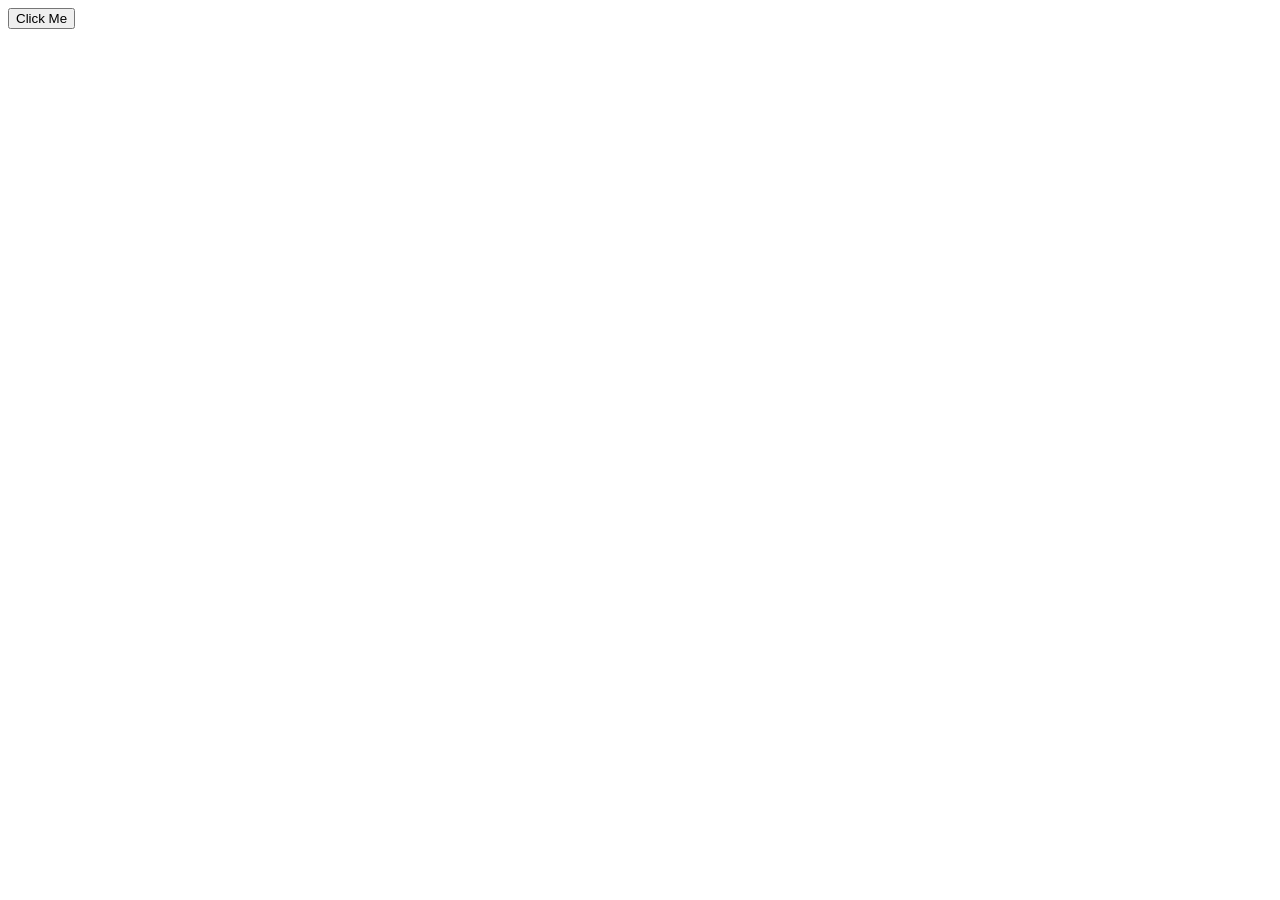
==== index.html @ 1107aec6 "JavaScript" ====
<!DOCTYPE html>
<html lang="en">
<head>
    <meta charset="UTF-8">
    <meta name="viewport" content="width=device-width, initial-scale=1.0">
    <title>Document</title>
</head>
<body>
    <button onclick="showAlert()">Click Me</button>
    <script src="app.js"></script>
</body>
</html>
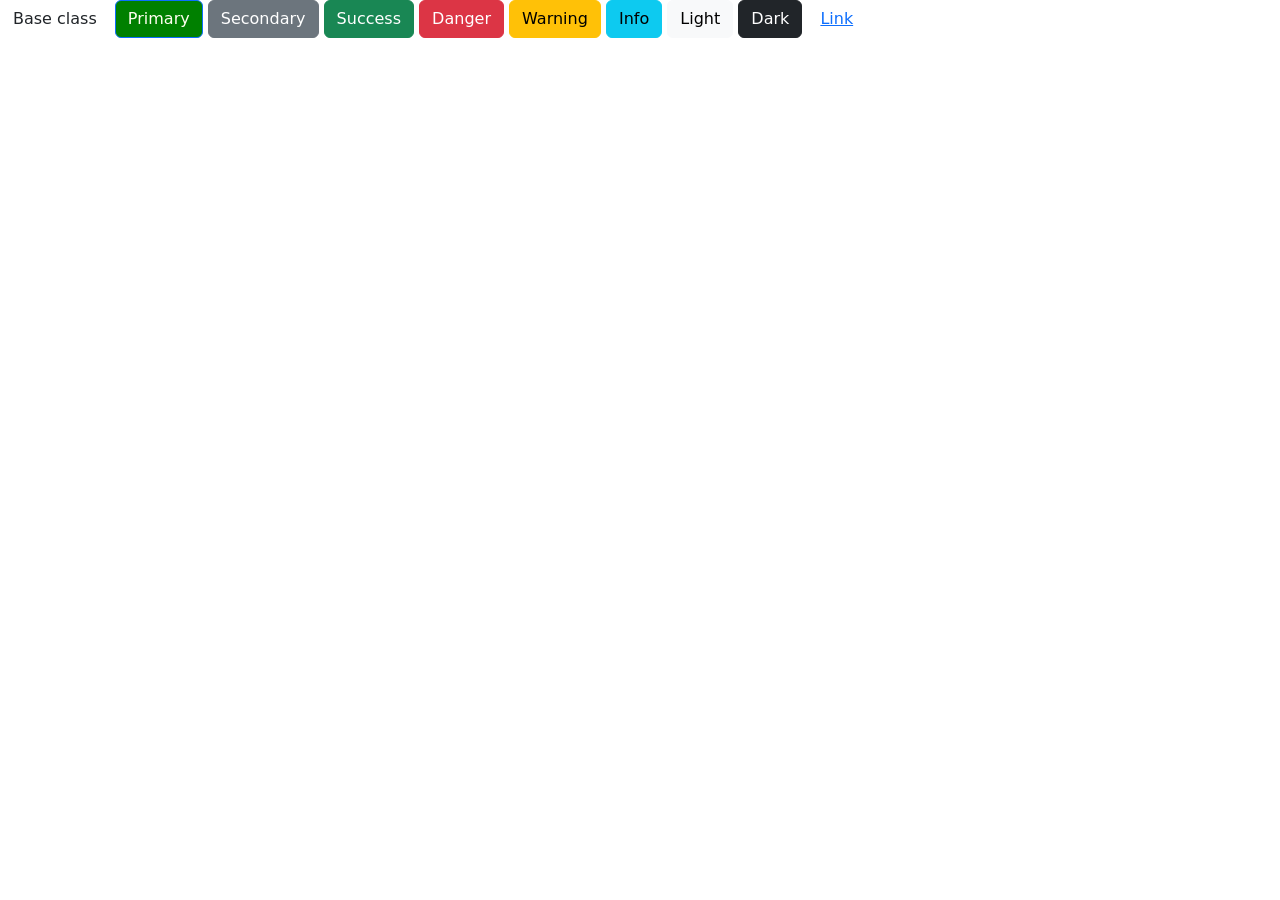
==== commit 5dacc38e: "BootStrap" ====
--- a/index.html
+++ b/index.html
@@ -4,9 +4,26 @@
     <meta charset="UTF-8">
     <meta name="viewport" content="width=device-width, initial-scale=1.0">
     <title>Document</title>
+    
+    <link href="https://cdn.jsdelivr.net/npm/bootstrap@5.3.8/dist/css/bootstrap.min.css" rel="stylesheet" integrity="sha384-sRIl4kxILFvY47J16cr9ZwB07vP4J8+LH7qKQnuqkuIAvNWLzeN8tE5YBujZqJLB" crossorigin="anonymous">
+    <style>
+        .btn-primary{
+            background-color: green;
+            color: rgb(255, 254, 240);
+        }
+    </style>
 </head>
 <body>
-    <button onclick="showAlert()">Click Me</button>
-    <script src="app.js"></script>
+<button type="button" class="btn">Base class</button>
+<button type="button" class="btn btn-primary">Primary</button>
+<button type="button" class="btn btn-secondary">Secondary</button>
+<button type="button" class="btn btn-success">Success</button>
+<button type="button" class="btn btn-danger">Danger</button>
+<button type="button" class="btn btn-warning">Warning</button>
+<button type="button" class="btn btn-info">Info</button>
+<button type="button" class="btn btn-light">Light</button>
+<button type="button" class="btn btn-dark">Dark</button>
+<button type="button" class="btn btn-link">Link</button>
+    <script src="https://cdn.jsdelivr.net/npm/bootstrap@5.3.8/dist/js/bootstrap.bundle.min.js" integrity="sha384-FKyoEForCGlyvwx9Hj09JcYn3nv7wiPVlz7YYwJrWVcXK/BmnVDxM+D2scQbITxI" crossorigin="anonymous"></script>
 </body>
 </html>
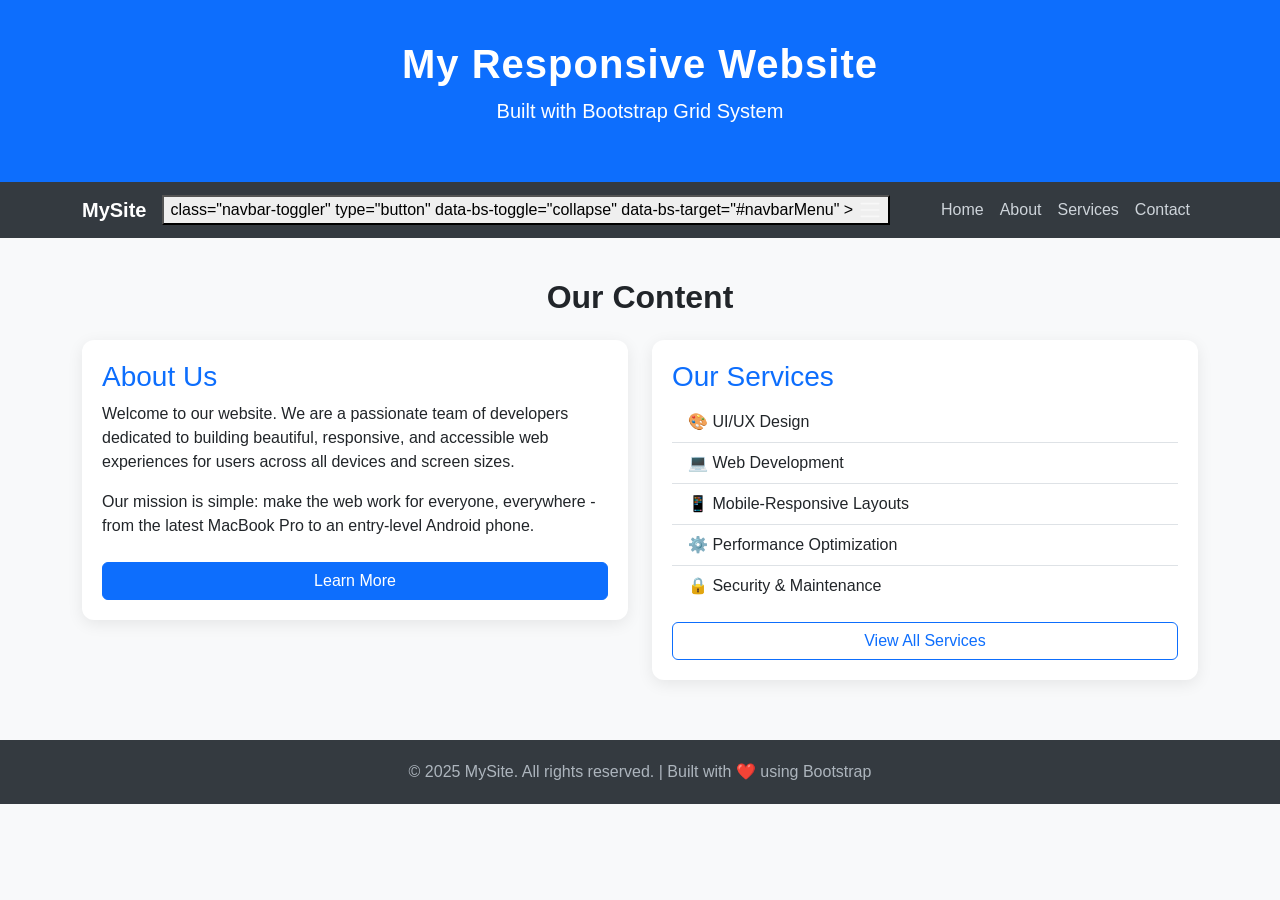
==== commit da53e53a: "exp 1" ====
--- a/index.html
+++ b/index.html
@@ -1,29 +1,134 @@
 <!DOCTYPE html>
 <html lang="en">
 <head>
-    <meta charset="UTF-8">
-    <meta name="viewport" content="width=device-width, initial-scale=1.0">
-    <title>Document</title>
-    
-    <link href="https://cdn.jsdelivr.net/npm/bootstrap@5.3.8/dist/css/bootstrap.min.css" rel="stylesheet" integrity="sha384-sRIl4kxILFvY47J16cr9ZwB07vP4J8+LH7qKQnuqkuIAvNWLzeN8tE5YBujZqJLB" crossorigin="anonymous">
-    <style>
-        .btn-primary{
-            background-color: green;
-            color: rgb(255, 254, 240);
-        }
-    </style>
+  <meta charset="UTF-8" />
+  <meta name="viewport" content="width=device-width, initial-scale=1.0"/>
+  <title>Responsive Bootstrap Page</title>
+  <link href="https://cdn.jsdelivr.net/npm/bootstrap@5.3.8/dist/css/bootstrap.min.css" rel="stylesheet" integrity="sha384-sRIl4kxILFvY47J16cr9ZwB07vP4J8+LH7qKQnuqkuIAvNWLzeN8tE5YBujZqJLB" crossorigin="anonymous">
+  <style>
+    body {
+      font-family: 'Segoe UI', sans-serif;
+      background-color: #f8f9fa;
+    }
+    header {
+      background-color: #0d6efd;
+      color: white;
+      padding: 40px 0;
+      text-align: center;
+    }
+    header h1 {
+      font-size: 2.5rem;
+      font-weight: 700;
+      letter-spacing: 1px;
+    }
+    nav {
+      background-color: #343a40;
+    }
+    nav a {
+      color: #ced4da !important;
+      font-weight: 500;
+      transition: color 0.3s ease;
+    }
+    nav a:hover {
+      color: #ffffff !important;
+    }
+    .content-section {
+      padding: 40px 0;
+    }
+    .card {
+      border: none;
+      border-radius: 12px;
+      box-shadow: 0 4px 16px rgba(0,0,0,0.08);
+      padding: 20px;
+      margin-bottom: 20px;
+    }
+    .card h3 {
+      color: #0d6efd;
+    }
+    footer {
+      background-color: #343a40;
+      color: #adb5bd;
+      text-align: center;
+      padding: 20px 0;
+    }
+  </style>
 </head>
 <body>
-<button type="button" class="btn">Base class</button>
-<button type="button" class="btn btn-primary">Primary</button>
-<button type="button" class="btn btn-secondary">Secondary</button>
-<button type="button" class="btn btn-success">Success</button>
-<button type="button" class="btn btn-danger">Danger</button>
-<button type="button" class="btn btn-warning">Warning</button>
-<button type="button" class="btn btn-info">Info</button>
-<button type="button" class="btn btn-light">Light</button>
-<button type="button" class="btn btn-dark">Dark</button>
-<button type="button" class="btn btn-link">Link</button>
-    <script src="https://cdn.jsdelivr.net/npm/bootstrap@5.3.8/dist/js/bootstrap.bundle.min.js" integrity="sha384-FKyoEForCGlyvwx9Hj09JcYn3nv7wiPVlz7YYwJrWVcXK/BmnVDxM+D2scQbITxI" crossorigin="anonymous"></script>
+  <header>
+    <div class="container">
+      <h1>My Responsive Website</h1>
+      <p class="lead">Built with Bootstrap Grid System</p>
+    </div>
+  </header>
+
+  <nav class="navbar navbar-expand-md navbar-dark">
+    <div class="container">
+      <a class="navbar-brand text-white fw-bold" href="#">MySite</a>
+      <button>
+        class="navbar-toggler"
+        type="button"
+        data-bs-toggle="collapse"
+        data-bs-target="#navbarMenu"
+      >
+        <span class="navbar-toggler-icon"></span>
+      </button>
+      <div class="collapse navbar-collapse" id="navbarMenu">
+        <ul class="navbar-nav ms-auto">
+          <li class="nav-item"><a class="nav-link" href="#">Home</a></li>
+          <li class="nav-item"><a class="nav-link" href="#">About</a></li>
+          <li class="nav-item"><a class="nav-link" href="#">Services</a></li>
+          <li class="nav-item"><a class="nav-link" href="#">Contact</a></li>
+        </ul>
+      </div>
+    </div>
+  </nav>
+
+  <section class="content-section">
+    <div class="container">
+      <h2 class="text-center mb-4 fw-bold">Our Content</h2>
+      <div class="row">
+        <div class="col-12 col-md-6">
+          <div class="card">
+            <h3>About Us</h3>
+            <p>
+              Welcome to our website. We are a passionate team of developers
+              dedicated to building beautiful, responsive, and accessible
+              web experiences for users across all devices and screen sizes.
+            </p>
+            <p>
+              Our mission is simple: make the web work for everyone,
+              everywhere - from the latest MacBook Pro to an entry-level Android phone.
+            </p>
+            <a href="#" class="btn btn-primary mt-2">Learn More</a>
+          </div>
+        </div>
+        <!-- Column 2: Full width on small, half width on medium+ -->
+        <div class="col-12 col-md-6">
+          <div class="card">
+            <h3>Our Services</h3>
+            <ul class="list-group list-group-flush">
+              <li class="list-group-item">🎨 UI/UX Design</li>
+              <li class="list-group-item">💻 Web Development</li>
+              <li class="list-group-item">📱 Mobile-Responsive Layouts</li>
+              <li class="list-group-item">⚙️ Performance Optimization</li>
+              <li class="list-group-item">🔒 Security & Maintenance</li>
+            </ul>
+            <a href="#" class="btn btn-outline-primary mt-3">View All Services</a>
+          </div>
+        </div>
+      </div>
+    
+    </div>
+  </section>
+
+  <footer>
+    <div class="container">
+      <p class="mb-0">
+        &copy; 2025 MySite. All rights reserved. | Built with ❤️ using Bootstrap
+      </p>
+    </div>
+  </footer>
+
+ <script src="https://cdn.jsdelivr.net/npm/bootstrap@5.3.8/dist/js/bootstrap.bundle.min.js" integrity="sha384-FKyoEForCGlyvwx9Hj09JcYn3nv7wiPVlz7YYwJrWVcXK/BmnVDxM+D2scQbITxI" crossorigin="anonymous"></script>
 </body>
 </html>
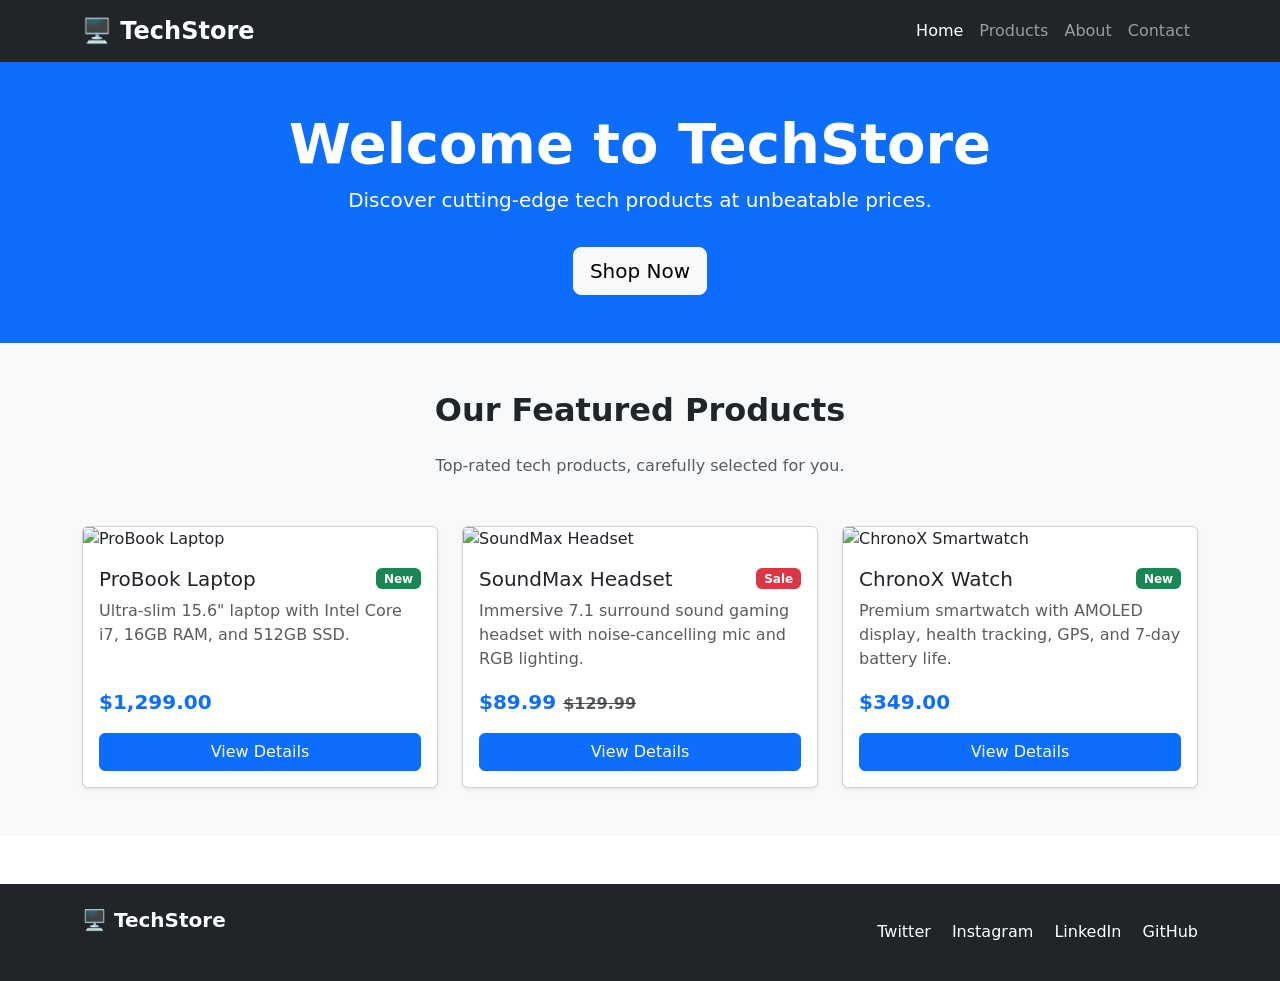
==== commit 440dd57f: "exp 2" ====
--- a/index.html
+++ b/index.html
@@ -2,133 +2,208 @@
 <html lang="en">
 <head>
   <meta charset="UTF-8" />
-  <meta name="viewport" content="width=device-width, initial-scale=1.0"/>
-  <title>Responsive Bootstrap Page</title>
-  <link href="https://cdn.jsdelivr.net/npm/bootstrap@5.3.8/dist/css/bootstrap.min.css" rel="stylesheet" integrity="sha384-sRIl4kxILFvY47J16cr9ZwB07vP4J8+LH7qKQnuqkuIAvNWLzeN8tE5YBujZqJLB" crossorigin="anonymous">
-  <style>
-    body {
-      font-family: 'Segoe UI', sans-serif;
-      background-color: #f8f9fa;
-    }
-    header {
-      background-color: #0d6efd;
-      color: white;
-      padding: 40px 0;
-      text-align: center;
-    }
-    header h1 {
-      font-size: 2.5rem;
-      font-weight: 700;
-      letter-spacing: 1px;
-    }
-    nav {
-      background-color: #343a40;
-    }
-    nav a {
-      color: #ced4da !important;
-      font-weight: 500;
-      transition: color 0.3s ease;
-    }
-    nav a:hover {
-      color: #ffffff !important;
-    }
-    .content-section {
-      padding: 40px 0;
-    }
-    .card {
-      border: none;
-      border-radius: 12px;
-      box-shadow: 0 4px 16px rgba(0,0,0,0.08);
-      padding: 20px;
-      margin-bottom: 20px;
-    }
-    .card h3 {
-      color: #0d6efd;
-    }
-    footer {
-      background-color: #343a40;
-      color: #adb5bd;
-      text-align: center;
-      padding: 20px 0;
-    }
-  </style>
+  <meta name="viewport" content="width=device-width, initial-scale=1.0" />
+  <title>TechStore — Premium Tech Products</title>
+
+  <link
+    href="https://cdn.jsdelivr.net/npm/bootstrap@5.3.2/dist/css/bootstrap.min.css"
+    rel="stylesheet"
+  />
 </head>
 <body>
-  <header>
-    <div class="container">
-      <h1>My Responsive Website</h1>
-      <p class="lead">Built with Bootstrap Grid System</p>
-    </div>
-  </header>
-
-  <nav class="navbar navbar-expand-md navbar-dark">
-    <div class="container">
-      <a class="navbar-brand text-white fw-bold" href="#">MySite</a>
-      <button>
+  <nav class="navbar navbar-expand-lg navbar-dark bg-dark">
+    <div class="container">
+      <a class="navbar-brand fw-bold fs-4" href="#">🖥️ TechStore</a>
+      <button
         class="navbar-toggler"
         type="button"
         data-bs-toggle="collapse"
         data-bs-target="#navbarMenu"
+        aria-controls="navbarMenu"
+        aria-expanded="false"
+        aria-label="Toggle navigation"
       >
         <span class="navbar-toggler-icon"></span>
       </button>
       <div class="collapse navbar-collapse" id="navbarMenu">
         <ul class="navbar-nav ms-auto">
-          <li class="nav-item"><a class="nav-link" href="#">Home</a></li>
+          <li class="nav-item"><a class="nav-link active" href="#">Home</a></li>
+          <li class="nav-item"><a class="nav-link" href="#">Products</a></li>
           <li class="nav-item"><a class="nav-link" href="#">About</a></li>
-          <li class="nav-item"><a class="nav-link" href="#">Services</a></li>
           <li class="nav-item"><a class="nav-link" href="#">Contact</a></li>
         </ul>
       </div>
     </div>
   </nav>
-
-  <section class="content-section">
-    <div class="container">
-      <h2 class="text-center mb-4 fw-bold">Our Content</h2>
-      <div class="row">
-        <div class="col-12 col-md-6">
-          <div class="card">
-            <h3>About Us</h3>
-            <p>
-              Welcome to our website. We are a passionate team of developers
-              dedicated to building beautiful, responsive, and accessible
-              web experiences for users across all devices and screen sizes.
-            </p>
-            <p>
-              Our mission is simple: make the web work for everyone,
-              everywhere - from the latest MacBook Pro to an entry-level Android phone.
-            </p>
-            <a href="#" class="btn btn-primary mt-2">Learn More</a>
-          </div>
-        </div>
-        <!-- Column 2: Full width on small, half width on medium+ -->
-        <div class="col-12 col-md-6">
-          <div class="card">
-            <h3>Our Services</h3>
-            <ul class="list-group list-group-flush">
-              <li class="list-group-item">🎨 UI/UX Design</li>
-              <li class="list-group-item">💻 Web Development</li>
-              <li class="list-group-item">📱 Mobile-Responsive Layouts</li>
-              <li class="list-group-item">⚙️ Performance Optimization</li>
-              <li class="list-group-item">🔒 Security & Maintenance</li>
-            </ul>
-            <a href="#" class="btn btn-outline-primary mt-3">View All Services</a>
-          </div>
-        </div>
-      </div>
-    
+  
+  <section class="bg-primary text-white text-center py-5">
+    <div class="container">
+      <h1 class="display-4 fw-bold">Welcome to TechStore</h1>
+      <p class="lead">Discover cutting-edge tech products at unbeatable prices.</p>
+      <a href="#products" class="btn btn-light btn-lg mt-3">Shop Now</a>
     </div>
   </section>
-
-  <footer>
-    <div class="container">
-      <p class="mb-0">
-        &copy; 2025 MySite. All rights reserved. | Built with ❤️ using Bootstrap
-      </p>
+ 
+  <section id="products" class="py-5 bg-light">
+    <div class="container">
+      <h2 class="text-center mb-4 fw-bold">Our Featured Products</h2>
+      <p class="text-center text-muted mb-5">Top-rated tech products, carefully selected for you.</p>
+      <div class="row g-4">
+        
+        <div class="col-lg-4 col-md-6 col-sm-12">
+          <div class="card h-100 shadow-sm">
+            <img
+              src="https://images.unsplash.com/photo-1517336714731-489689fd1ca8?w=400&h=250&fit=crop"
+              class="card-img-top"
+              alt="ProBook Laptop"
+            />
+            <div class="card-body d-flex flex-column">
+              <div class="d-flex justify-content-between align-items-center mb-2">
+                <h5 class="card-title mb-0">ProBook Laptop</h5>
+                <span class="badge bg-success">New</span>
+              </div>
+              <p class="card-text text-muted flex-grow-1">
+                Ultra-slim 15.6" laptop with Intel Core i7, 16GB RAM, and 512GB SSD.
+              </p>
+              <p class="fw-bold fs-5 text-primary">$1,299.00</p>
+              <button
+                type="button"
+                class="btn btn-primary mt-auto"
+                data-bs-toggle="modal"
+                data-bs-target="#productModal"
+              >
+                View Details
+              </button>
+            </div>
+          </div>
+        </div>
+        <div class="col-lg-4 col-md-6 col-sm-12">
+          <div class="card h-100 shadow-sm">
+            <img
+              src="https://images.unsplash.com/photo-1542751371-adc38448a05e?w=400&h=250&fit=crop"
+              class="card-img-top"
+              alt="SoundMax Headset"
+            />
+            <div class="card-body d-flex flex-column">
+              <div class="d-flex justify-content-between align-items-center mb-2">
+                <h5 class="card-title mb-0">SoundMax Headset</h5>
+                <span class="badge bg-danger">Sale</span>
+              </div>
+              <p class="card-text text-muted flex-grow-1">
+                Immersive 7.1 surround sound gaming headset with noise-cancelling mic and RGB lighting.
+              </p>
+              <p class="fw-bold fs-5 text-primary">$89.99 <s class="text-muted fs-6">$129.99</s></p>
+              <button
+                type="button"
+                class="btn btn-primary mt-auto"
+                data-bs-toggle="modal"
+                data-bs-target="#productModal"
+              >
+                View Details
+              </button>
+            </div>
+          </div>
+        </div>
+        <div class="col-lg-4 col-md-6 col-sm-12">
+          <div class="card h-100 shadow-sm">
+            <img
+              src="https://images.unsplash.com/photo-1523275335684-37898b6baf30?w=400&h=250&fit=crop"
+              class="card-img-top"
+              alt="ChronoX Smartwatch"
+            />
+            <div class="card-body d-flex flex-column">
+              <div class="d-flex justify-content-between align-items-center mb-2">
+                <h5 class="card-title mb-0">ChronoX Watch</h5>
+                <span class="badge bg-success">New</span>
+              </div>
+              <p class="card-text text-muted flex-grow-1">
+                Premium smartwatch with AMOLED display, health tracking, GPS, and 7-day battery life.
+              </p>
+              <p class="fw-bold fs-5 text-primary">$349.00</p>
+              <button
+                type="button"
+                class="btn btn-primary mt-auto"
+                data-bs-toggle="modal"
+                data-bs-target="#productModal"
+              >
+                View Details
+              </button>
+            </div>
+          </div>
+        </div>
+      </div>
+    </div>
+  </section>
+  <footer class="bg-dark text-white py-4 mt-5">
+    <div class="container">
+      <div class="row align-items-center">
+        <div class="col-md-6 text-center text-md-start mb-3 mb-md-0">
+          <h5 class="fw-bold mb-1">🖥️ TechStore</h5>
+          <p class="text-muted mb-0 small">&copy; 2024 TechStore. All rights reserved.</p>
+        </div>
+        <div class="col-md-6 text-center text-md-end">
+          <a href="#" class="text-white text-decoration-none me-3">Twitter</a>
+          <a href="#" class="text-white text-decoration-none me-3">Instagram</a>
+          <a href="#" class="text-white text-decoration-none me-3">LinkedIn</a>
+          <a href="#" class="text-white text-decoration-none">GitHub</a>
+        </div>
+      </div>
     </div>
   </footer>
-
- <script src="https://cdn.jsdelivr.net/npm/bootstrap@5.3.8/dist/js/bootstrap.bundle.min.js" integrity="sha384-FKyoEForCGlyvwx9Hj09JcYn3nv7wiPVlz7YYwJrWVcXK/BmnVDxM+D2scQbITxI" crossorigin="anonymous"></script>
+  <div
+    class="modal fade"
+    id="productModal"
+    tabindex="-1"
+    aria-labelledby="productModalLabel"
+    aria-hidden="true"
+  >
+    <div class="modal-dialog modal-lg">
+      <div class="modal-content">
+        <div class="modal-header bg-dark text-white">
+          <h5 class="modal-title" id="productModalLabel">ProBook Laptop - Product Details</h5>
+          <button
+            type="button"
+            class="btn-close btn-close-white"
+            data-bs-dismiss="modal"
+            aria-label="Close"
+          ></button>
+        </div>
+        <div class="modal-body">
+          <div class="row">
+            <div class="col-md-5">
+              <img
+                src="https://images.unsplash.com/photo-1517336714731-489689fd1ca8?w=400&h=300&fit=crop"
+                class="img-fluid rounded"
+                alt="ProBook Laptop"
+              />
+            </div>
+            <div class="col-md-7">
+              <h4>ProBook Laptop</h4>
+              <span class="badge bg-success mb-3">New Arrival</span>
+              <p class="text-muted">
+                The ProBook is engineered for professionals who demand performance.
+                Featuring an Intel Core i7 processor and a lightning-fast NVMe SSD,
+                it handles everything from video editing to software development.
+              </p>
+              <ul class="list-unstyled">
+                <li>✅ Intel Core i7 12th Gen</li>
+                <li>✅ 16GB DDR5 RAM</li>
+                <li>✅ 512GB NVMe SSD</li>
+                <li>✅ 15.6" FHD IPS Display</li>
+                <li>✅ 12-hour battery life</li>
+                <li>✅ Backlit keyboard</li>
+              </ul>
+              <h4 class="text-primary">$1,299.00</h4>
+            </div>
+          </div>
+        </div>
+        <div class="modal-footer">
+          <button type="button" class="btn btn-secondary" data-bs-dismiss="modal">Close</button>
+          <button type="button" class="btn btn-success">Add to Cart 🛒</button>
+        </div>
+      </div>
+    </div>
+  </div>
+  <script src="https://cdn.jsdelivr.net/npm/bootstrap@5.3.2/dist/js/bootstrap.bundle.min.js"></script>
 </body>
 </html>
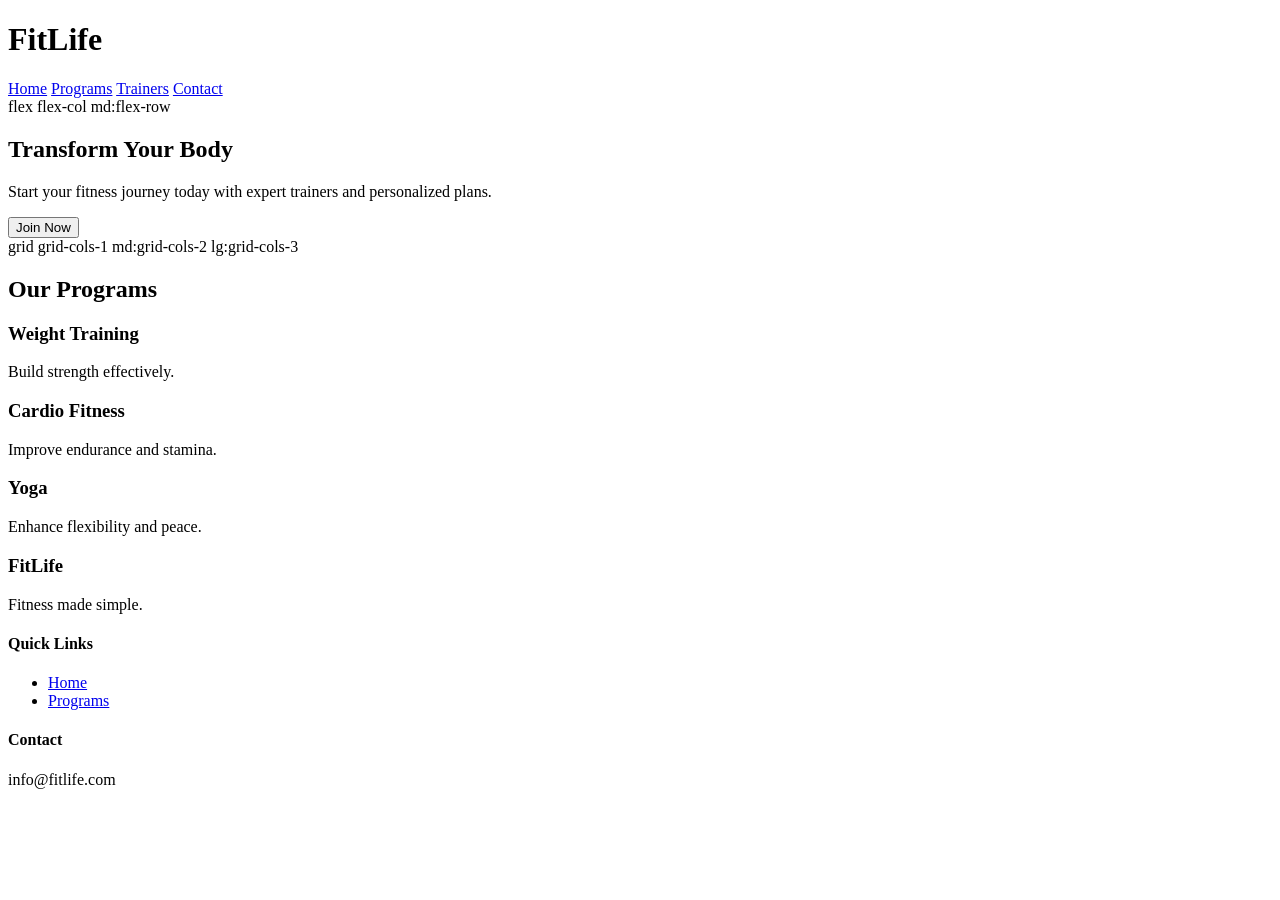
==== commit e9386bde: "exp 3" ====
--- a/index.html
+++ b/index.html
@@ -3,207 +3,65 @@
 <head>
   <meta charset="UTF-8" />
   <meta name="viewport" content="width=device-width, initial-scale=1.0" />
-  <title>TechStore — Premium Tech Products</title>
-
-  <link
-    href="https://cdn.jsdelivr.net/npm/bootstrap@5.3.2/dist/css/bootstrap.min.css"
-    rel="stylesheet"
-  />
-</head>
-<body>
-  <nav class="navbar navbar-expand-lg navbar-dark bg-dark">
-    <div class="container">
-      <a class="navbar-brand fw-bold fs-4" href="#">🖥️ TechStore</a>
-      <button
-        class="navbar-toggler"
-        type="button"
-        data-bs-toggle="collapse"
-        data-bs-target="#navbarMenu"
-        aria-controls="navbarMenu"
-        aria-expanded="false"
-        aria-label="Toggle navigation"
-      >
-        <span class="navbar-toggler-icon"></span>
-      </button>
-      <div class="collapse navbar-collapse" id="navbarMenu">
-        <ul class="navbar-nav ms-auto">
-          <li class="nav-item"><a class="nav-link active" href="#">Home</a></li>
-          <li class="nav-item"><a class="nav-link" href="#">Products</a></li>
-          <li class="nav-item"><a class="nav-link" href="#">About</a></li>
-          <li class="nav-item"><a class="nav-link" href="#">Contact</a></li>
-        </ul>
-      </div>
+  <title>FitLife</title>
+  <meta name="viewport" content="width=device-width, initial-scale=1.0">
+  <header class="bg-blue-700 text-white shadow-lg">
+  <div class="max-w-6xl mx-auto px-6 py-4 flex flex-col md:flex-row items-center gap-4">
+<h1 class="text-3xl font-extrabold">FitLife</h1>
+    <nav class="flex flex-col md:flex-row gap-2 md:gap-6 md:ml-auto">
+      <a href="#">Home</a>
+      <a href="#">Programs</a>
+      <a href="#">Trainers</a>
+      <a href="#">Contact</a>
+    </nav>
+  </div>
+</header>
+flex flex-col md:flex-row
+<section class="bg-gradient-to-br from-blue-900 via-blue-700 to-indigo-800 text-white min-h-screen flex flex-col items-center justify-center text-center px-6">
+<h2 class="text-4xl md:text-6xl lg:text-7xl font-extrabold">
+    Transform Your Body
+  </h2>
+  <p class="text-lg md:text-xl text-blue-200 max-w-2xl mt-4">
+    Start your fitness journey today with expert trainers and personalized plans.
+  </p>
+  <button class="mt-6 bg-yellow-400 text-black px-8 py-3 rounded-full hover:bg-yellow-300 transition">
+    Join Now
+  </button>
+</section>
+grid grid-cols-1 md:grid-cols-2 lg:grid-cols-3
+<section class="py-16 px-6 max-w-6xl mx-auto">
+  <h2 class="text-3xl font-bold text-center mb-10">Our Programs</h2>
+<div class="grid grid-cols-1 md:grid-cols-2 lg:grid-cols-3 gap-8">
+    <div class="bg-white rounded-2xl shadow-md p-6 hover:shadow-xl hover:-translate-y-2 transition">
+      <h3 class="text-xl font-bold">Weight Training</h3>
+      <p class="text-gray-600 mt-2">Build strength effectively.</p>
     </div>
-  </nav>
-  
-  <section class="bg-primary text-white text-center py-5">
-    <div class="container">
-      <h1 class="display-4 fw-bold">Welcome to TechStore</h1>
-      <p class="lead">Discover cutting-edge tech products at unbeatable prices.</p>
-      <a href="#products" class="btn btn-light btn-lg mt-3">Shop Now</a>
+    <div class="bg-white rounded-2xl shadow-md p-6 hover:shadow-xl hover:-translate-y-2 transition">
+      <h3 class="text-xl font-bold">Cardio Fitness</h3>
+      <p class="text-gray-600 mt-2">Improve endurance and stamina.</p>
     </div>
-  </section>
- 
-  <section id="products" class="py-5 bg-light">
-    <div class="container">
-      <h2 class="text-center mb-4 fw-bold">Our Featured Products</h2>
-      <p class="text-center text-muted mb-5">Top-rated tech products, carefully selected for you.</p>
-      <div class="row g-4">
-        
-        <div class="col-lg-4 col-md-6 col-sm-12">
-          <div class="card h-100 shadow-sm">
-            <img
-              src="https://images.unsplash.com/photo-1517336714731-489689fd1ca8?w=400&h=250&fit=crop"
-              class="card-img-top"
-              alt="ProBook Laptop"
-            />
-            <div class="card-body d-flex flex-column">
-              <div class="d-flex justify-content-between align-items-center mb-2">
-                <h5 class="card-title mb-0">ProBook Laptop</h5>
-                <span class="badge bg-success">New</span>
-              </div>
-              <p class="card-text text-muted flex-grow-1">
-                Ultra-slim 15.6" laptop with Intel Core i7, 16GB RAM, and 512GB SSD.
-              </p>
-              <p class="fw-bold fs-5 text-primary">$1,299.00</p>
-              <button
-                type="button"
-                class="btn btn-primary mt-auto"
-                data-bs-toggle="modal"
-                data-bs-target="#productModal"
-              >
-                View Details
-              </button>
-            </div>
-          </div>
-        </div>
-        <div class="col-lg-4 col-md-6 col-sm-12">
-          <div class="card h-100 shadow-sm">
-            <img
-              src="https://images.unsplash.com/photo-1542751371-adc38448a05e?w=400&h=250&fit=crop"
-              class="card-img-top"
-              alt="SoundMax Headset"
-            />
-            <div class="card-body d-flex flex-column">
-              <div class="d-flex justify-content-between align-items-center mb-2">
-                <h5 class="card-title mb-0">SoundMax Headset</h5>
-                <span class="badge bg-danger">Sale</span>
-              </div>
-              <p class="card-text text-muted flex-grow-1">
-                Immersive 7.1 surround sound gaming headset with noise-cancelling mic and RGB lighting.
-              </p>
-              <p class="fw-bold fs-5 text-primary">$89.99 <s class="text-muted fs-6">$129.99</s></p>
-              <button
-                type="button"
-                class="btn btn-primary mt-auto"
-                data-bs-toggle="modal"
-                data-bs-target="#productModal"
-              >
-                View Details
-              </button>
-            </div>
-          </div>
-        </div>
-        <div class="col-lg-4 col-md-6 col-sm-12">
-          <div class="card h-100 shadow-sm">
-            <img
-              src="https://images.unsplash.com/photo-1523275335684-37898b6baf30?w=400&h=250&fit=crop"
-              class="card-img-top"
-              alt="ChronoX Smartwatch"
-            />
-            <div class="card-body d-flex flex-column">
-              <div class="d-flex justify-content-between align-items-center mb-2">
-                <h5 class="card-title mb-0">ChronoX Watch</h5>
-                <span class="badge bg-success">New</span>
-              </div>
-              <p class="card-text text-muted flex-grow-1">
-                Premium smartwatch with AMOLED display, health tracking, GPS, and 7-day battery life.
-              </p>
-              <p class="fw-bold fs-5 text-primary">$349.00</p>
-              <button
-                type="button"
-                class="btn btn-primary mt-auto"
-                data-bs-toggle="modal"
-                data-bs-target="#productModal"
-              >
-                View Details
-              </button>
-            </div>
-          </div>
-        </div>
-      </div>
-    </div>
-  </section>
-  <footer class="bg-dark text-white py-4 mt-5">
-    <div class="container">
-      <div class="row align-items-center">
-        <div class="col-md-6 text-center text-md-start mb-3 mb-md-0">
-          <h5 class="fw-bold mb-1">🖥️ TechStore</h5>
-          <p class="text-muted mb-0 small">&copy; 2024 TechStore. All rights reserved.</p>
-        </div>
-        <div class="col-md-6 text-center text-md-end">
-          <a href="#" class="text-white text-decoration-none me-3">Twitter</a>
-          <a href="#" class="text-white text-decoration-none me-3">Instagram</a>
-          <a href="#" class="text-white text-decoration-none me-3">LinkedIn</a>
-          <a href="#" class="text-white text-decoration-none">GitHub</a>
-        </div>
-      </div>
-    </div>
-  </footer>
-  <div
-    class="modal fade"
-    id="productModal"
-    tabindex="-1"
-    aria-labelledby="productModalLabel"
-    aria-hidden="true"
-  >
-    <div class="modal-dialog modal-lg">
-      <div class="modal-content">
-        <div class="modal-header bg-dark text-white">
-          <h5 class="modal-title" id="productModalLabel">ProBook Laptop - Product Details</h5>
-          <button
-            type="button"
-            class="btn-close btn-close-white"
-            data-bs-dismiss="modal"
-            aria-label="Close"
-          ></button>
-        </div>
-        <div class="modal-body">
-          <div class="row">
-            <div class="col-md-5">
-              <img
-                src="https://images.unsplash.com/photo-1517336714731-489689fd1ca8?w=400&h=300&fit=crop"
-                class="img-fluid rounded"
-                alt="ProBook Laptop"
-              />
-            </div>
-            <div class="col-md-7">
-              <h4>ProBook Laptop</h4>
-              <span class="badge bg-success mb-3">New Arrival</span>
-              <p class="text-muted">
-                The ProBook is engineered for professionals who demand performance.
-                Featuring an Intel Core i7 processor and a lightning-fast NVMe SSD,
-                it handles everything from video editing to software development.
-              </p>
-              <ul class="list-unstyled">
-                <li>✅ Intel Core i7 12th Gen</li>
-                <li>✅ 16GB DDR5 RAM</li>
-                <li>✅ 512GB NVMe SSD</li>
-                <li>✅ 15.6" FHD IPS Display</li>
-                <li>✅ 12-hour battery life</li>
-                <li>✅ Backlit keyboard</li>
-              </ul>
-              <h4 class="text-primary">$1,299.00</h4>
-            </div>
-          </div>
-        </div>
-        <div class="modal-footer">
-          <button type="button" class="btn btn-secondary" data-bs-dismiss="modal">Close</button>
-          <button type="button" class="btn btn-success">Add to Cart 🛒</button>
-        </div>
-      </div>
+    <div class="bg-white rounded-2xl shadow-md p-6 hover:shadow-xl hover:-translate-y-2 transition">
+      <h3 class="text-xl font-bold">Yoga</h3>
+      <p class="text-gray-600 mt-2">Enhance flexibility and peace.</p>
     </div>
   </div>
-  <script src="https://cdn.jsdelivr.net/npm/bootstrap@5.3.2/dist/js/bootstrap.bundle.min.js"></script>
-</body>
-</html>+</section>
+<footer class="bg-gray-900 text-white py-10 px-6">
+  <div class="max-w-6xl mx-auto grid grid-cols-1 md:grid-cols-3 gap-8">
+<div>
+      <h3 class="text-xl font-bold">FitLife</h3>
+      <p class="mt-2">Fitness made simple.</p>
+    </div>
+    <div>
+      <h4 class="font-semibold">Quick Links</h4>
+      <ul class="mt-2 space-y-1">
+        <li><a href="#">Home</a></li>
+        <li><a href="#">Programs</a></li>
+      </ul>
+    </div>
+    <div>
+      <h4 class="font-semibold">Contact</h4>
+      <p class="mt-2">info@fitlife.com</p>
+    </div>
+  </div>
+</footer>
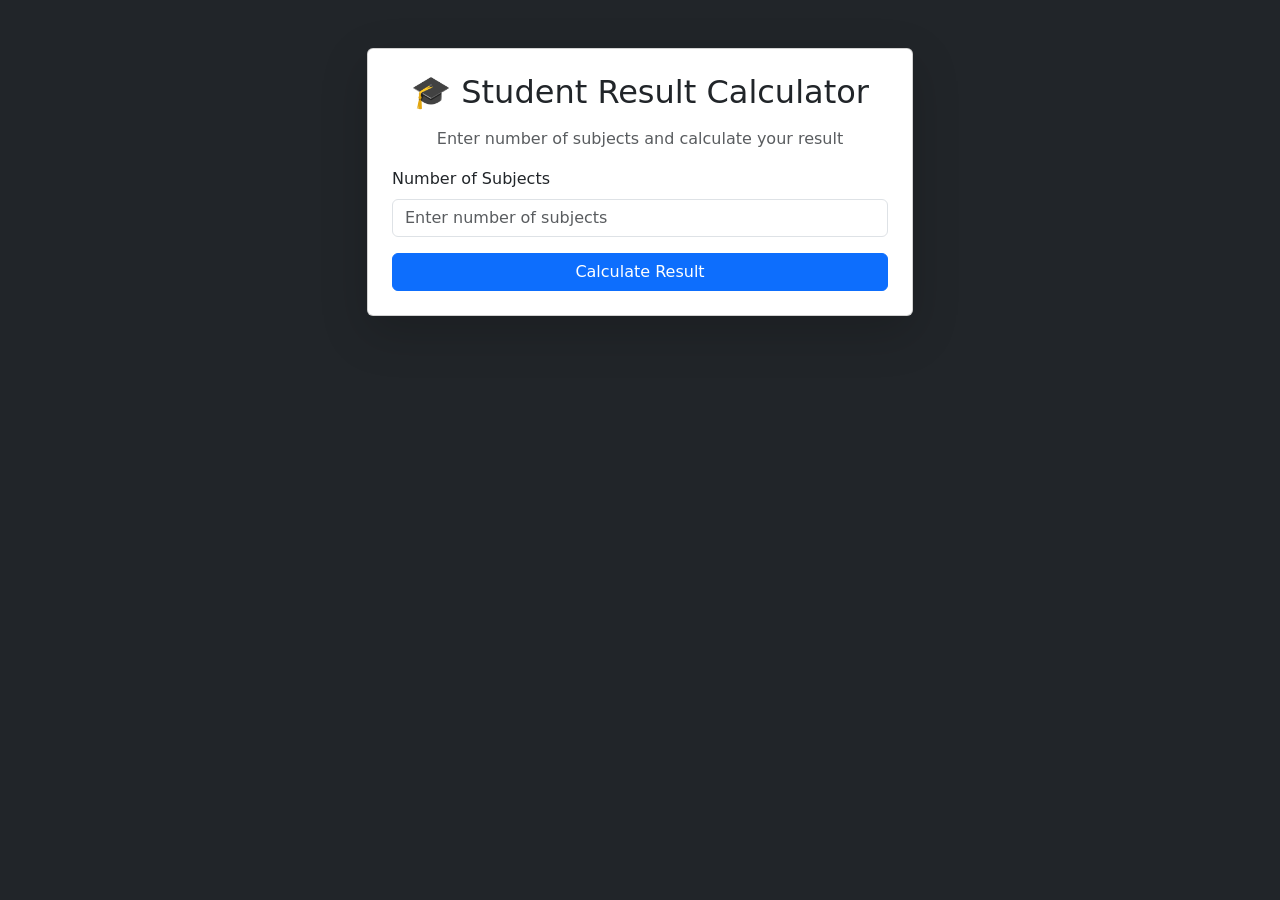
==== commit 71330b93: "exp 4" ====
--- a/index.html
+++ b/index.html
@@ -1,67 +1,75 @@
 <!DOCTYPE html>
 <html lang="en">
 <head>
-  <meta charset="UTF-8" />
-  <meta name="viewport" content="width=device-width, initial-scale=1.0" />
-  <title>FitLife</title>
-  <meta name="viewport" content="width=device-width, initial-scale=1.0">
-  <header class="bg-blue-700 text-white shadow-lg">
-  <div class="max-w-6xl mx-auto px-6 py-4 flex flex-col md:flex-row items-center gap-4">
-<h1 class="text-3xl font-extrabold">FitLife</h1>
-    <nav class="flex flex-col md:flex-row gap-2 md:gap-6 md:ml-auto">
-      <a href="#">Home</a>
-      <a href="#">Programs</a>
-      <a href="#">Trainers</a>
-      <a href="#">Contact</a>
-    </nav>
-  </div>
-</header>
-flex flex-col md:flex-row
-<section class="bg-gradient-to-br from-blue-900 via-blue-700 to-indigo-800 text-white min-h-screen flex flex-col items-center justify-center text-center px-6">
-<h2 class="text-4xl md:text-6xl lg:text-7xl font-extrabold">
-    Transform Your Body
-  </h2>
-  <p class="text-lg md:text-xl text-blue-200 max-w-2xl mt-4">
-    Start your fitness journey today with expert trainers and personalized plans.
-  </p>
-  <button class="mt-6 bg-yellow-400 text-black px-8 py-3 rounded-full hover:bg-yellow-300 transition">
-    Join Now
-  </button>
-</section>
-grid grid-cols-1 md:grid-cols-2 lg:grid-cols-3
-<section class="py-16 px-6 max-w-6xl mx-auto">
-  <h2 class="text-3xl font-bold text-center mb-10">Our Programs</h2>
-<div class="grid grid-cols-1 md:grid-cols-2 lg:grid-cols-3 gap-8">
-    <div class="bg-white rounded-2xl shadow-md p-6 hover:shadow-xl hover:-translate-y-2 transition">
-      <h3 class="text-xl font-bold">Weight Training</h3>
-      <p class="text-gray-600 mt-2">Build strength effectively.</p>
-    </div>
-    <div class="bg-white rounded-2xl shadow-md p-6 hover:shadow-xl hover:-translate-y-2 transition">
-      <h3 class="text-xl font-bold">Cardio Fitness</h3>
-      <p class="text-gray-600 mt-2">Improve endurance and stamina.</p>
-    </div>
-    <div class="bg-white rounded-2xl shadow-md p-6 hover:shadow-xl hover:-translate-y-2 transition">
-      <h3 class="text-xl font-bold">Yoga</h3>
-      <p class="text-gray-600 mt-2">Enhance flexibility and peace.</p>
-    </div>
-  </div>
-</section>
-<footer class="bg-gray-900 text-white py-10 px-6">
-  <div class="max-w-6xl mx-auto grid grid-cols-1 md:grid-cols-3 gap-8">
-<div>
-      <h3 class="text-xl font-bold">FitLife</h3>
-      <p class="mt-2">Fitness made simple.</p>
-    </div>
-    <div>
-      <h4 class="font-semibold">Quick Links</h4>
-      <ul class="mt-2 space-y-1">
-        <li><a href="#">Home</a></li>
-        <li><a href="#">Programs</a></li>
-      </ul>
-    </div>
-    <div>
-      <h4 class="font-semibold">Contact</h4>
-      <p class="mt-2">info@fitlife.com</p>
-    </div>
-  </div>
-</footer>+
+<meta charset="UTF-8">
+<meta name="viewport" content="width=device-width, initial-scale=1.0">
+
+<title>Student Result Calculator</title>
+
+<link href="https://cdn.jsdelivr.net/npm/bootstrap@5.3.2/dist/css/bootstrap.min.css" rel="stylesheet">
+
+</head>
+
+<body class="bg-dark text-light">
+
+<div class="container py-5">
+
+<div class="row justify-content-center">
+
+<div class="col-md-6">
+
+<div class="card shadow-lg">
+
+<div class="card-body p-4">
+
+<h2 class="text-center mb-3">🎓 Student Result Calculator</h2>
+
+<p class="text-center text-muted">
+Enter number of subjects and calculate your result
+</p>
+
+<div class="mb-3">
+
+<label class="form-label">Number of Subjects</label>
+
+<input 
+type="number"
+id="numSubjects"
+class="form-control"
+placeholder="Enter number of subjects"
+min="1"
+max="20"
+>
+
+</div>
+
+<div class="d-grid">
+
+<button class="btn btn-primary"
+onclick="calculateResult()">
+
+Calculate Result
+
+</button>
+
+</div>
+
+<div id="resultBox" class="mt-4 d-none"></div>
+
+</div>
+
+</div>
+
+</div>
+
+</div>
+
+</div>
+
+<script src="script.js">
+    
+</script>
+
+</body>
+</html>
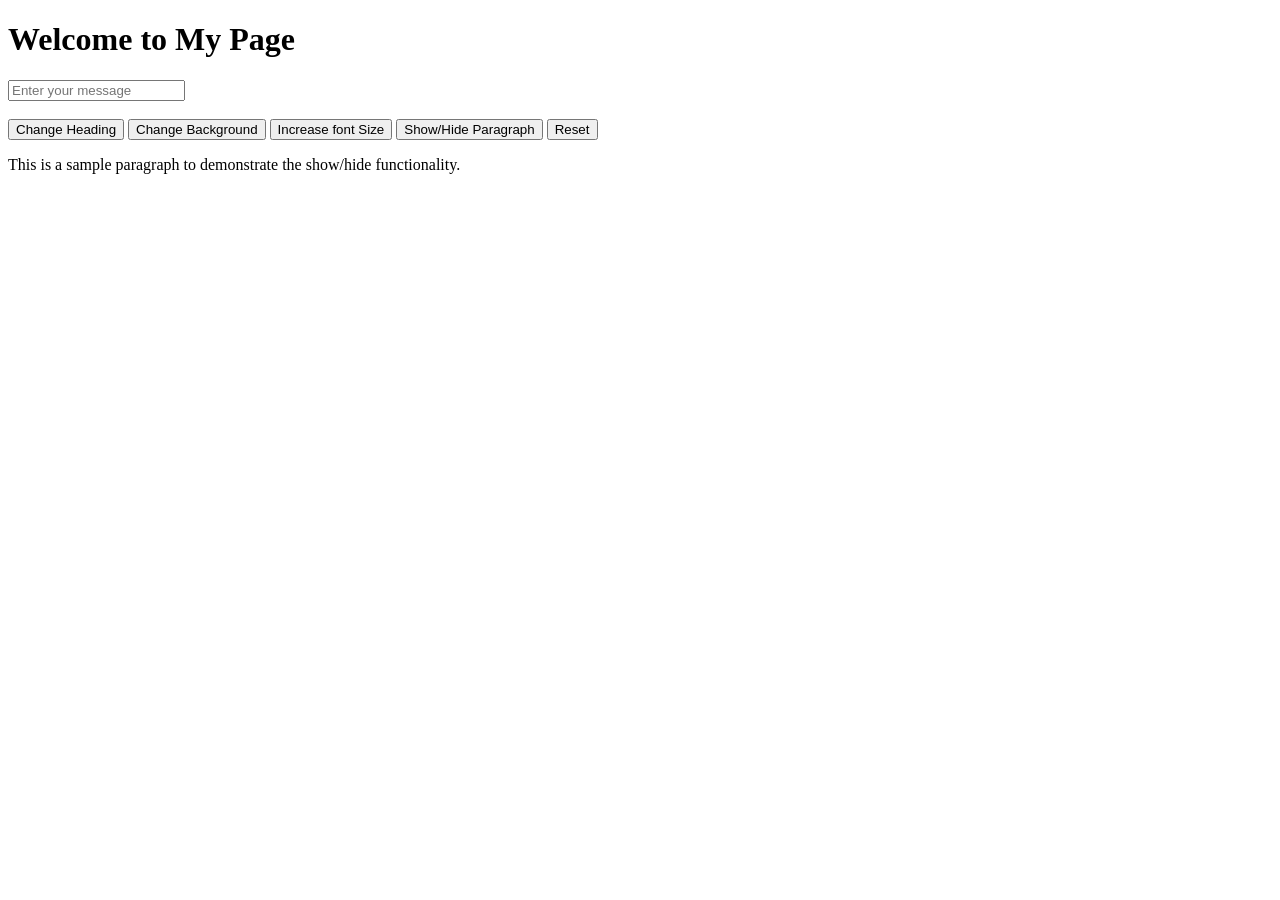
==== commit f41876e5: "exp 6" ====
--- a/index.html
+++ b/index.html
@@ -1,75 +1,24 @@
 <!DOCTYPE html>
 <html lang="en">
 <head>
+    <meta charset="UTF-8">
+    <meta name="viewport" content="width=device-width, initial-scale=1.0">
+    <title>Document</title>
+</head>
+<body>
+    <h1 id="heading">Welcome to My Page</h1>
 
-<meta charset="UTF-8">
-<meta name="viewport" content="width=device-width, initial-scale=1.0">
+    <input type="text" id="inputText"
+              placeholder="Enter your message">
 
-<title>Student Result Calculator</title>
+    <br><br>
+    <button id="changeTextBtn">Change Heading</button>
+    <button id="bgColorBtn">Change Background</button>
+    <button id="fontSizeBtn">Increase font Size</button>
+    <button id="toggleParaBtn">Show/Hide Paragraph</button>
+    <button id="resetBtn">Reset</button>
 
-<link href="https://cdn.jsdelivr.net/npm/bootstrap@5.3.2/dist/css/bootstrap.min.css" rel="stylesheet">
-
-</head>
-
-<body class="bg-dark text-light">
-
-<div class="container py-5">
-
-<div class="row justify-content-center">
-
-<div class="col-md-6">
-
-<div class="card shadow-lg">
-
-<div class="card-body p-4">
-
-<h2 class="text-center mb-3">🎓 Student Result Calculator</h2>
-
-<p class="text-center text-muted">
-Enter number of subjects and calculate your result
-</p>
-
-<div class="mb-3">
-
-<label class="form-label">Number of Subjects</label>
-
-<input 
-type="number"
-id="numSubjects"
-class="form-control"
-placeholder="Enter number of subjects"
-min="1"
-max="20"
->
-
-</div>
-
-<div class="d-grid">
-
-<button class="btn btn-primary"
-onclick="calculateResult()">
-
-Calculate Result
-
-</button>
-
-</div>
-
-<div id="resultBox" class="mt-4 d-none"></div>
-
-</div>
-
-</div>
-
-</div>
-
-</div>
-
-</div>
-
-<script src="script.js">
-    
-</script>
-
+    <p id="paragraph">This is a sample paragraph to demonstrate the show/hide functionality.</p>
+    <script src="script.js"></script>
 </body>
-</html>+</html>
